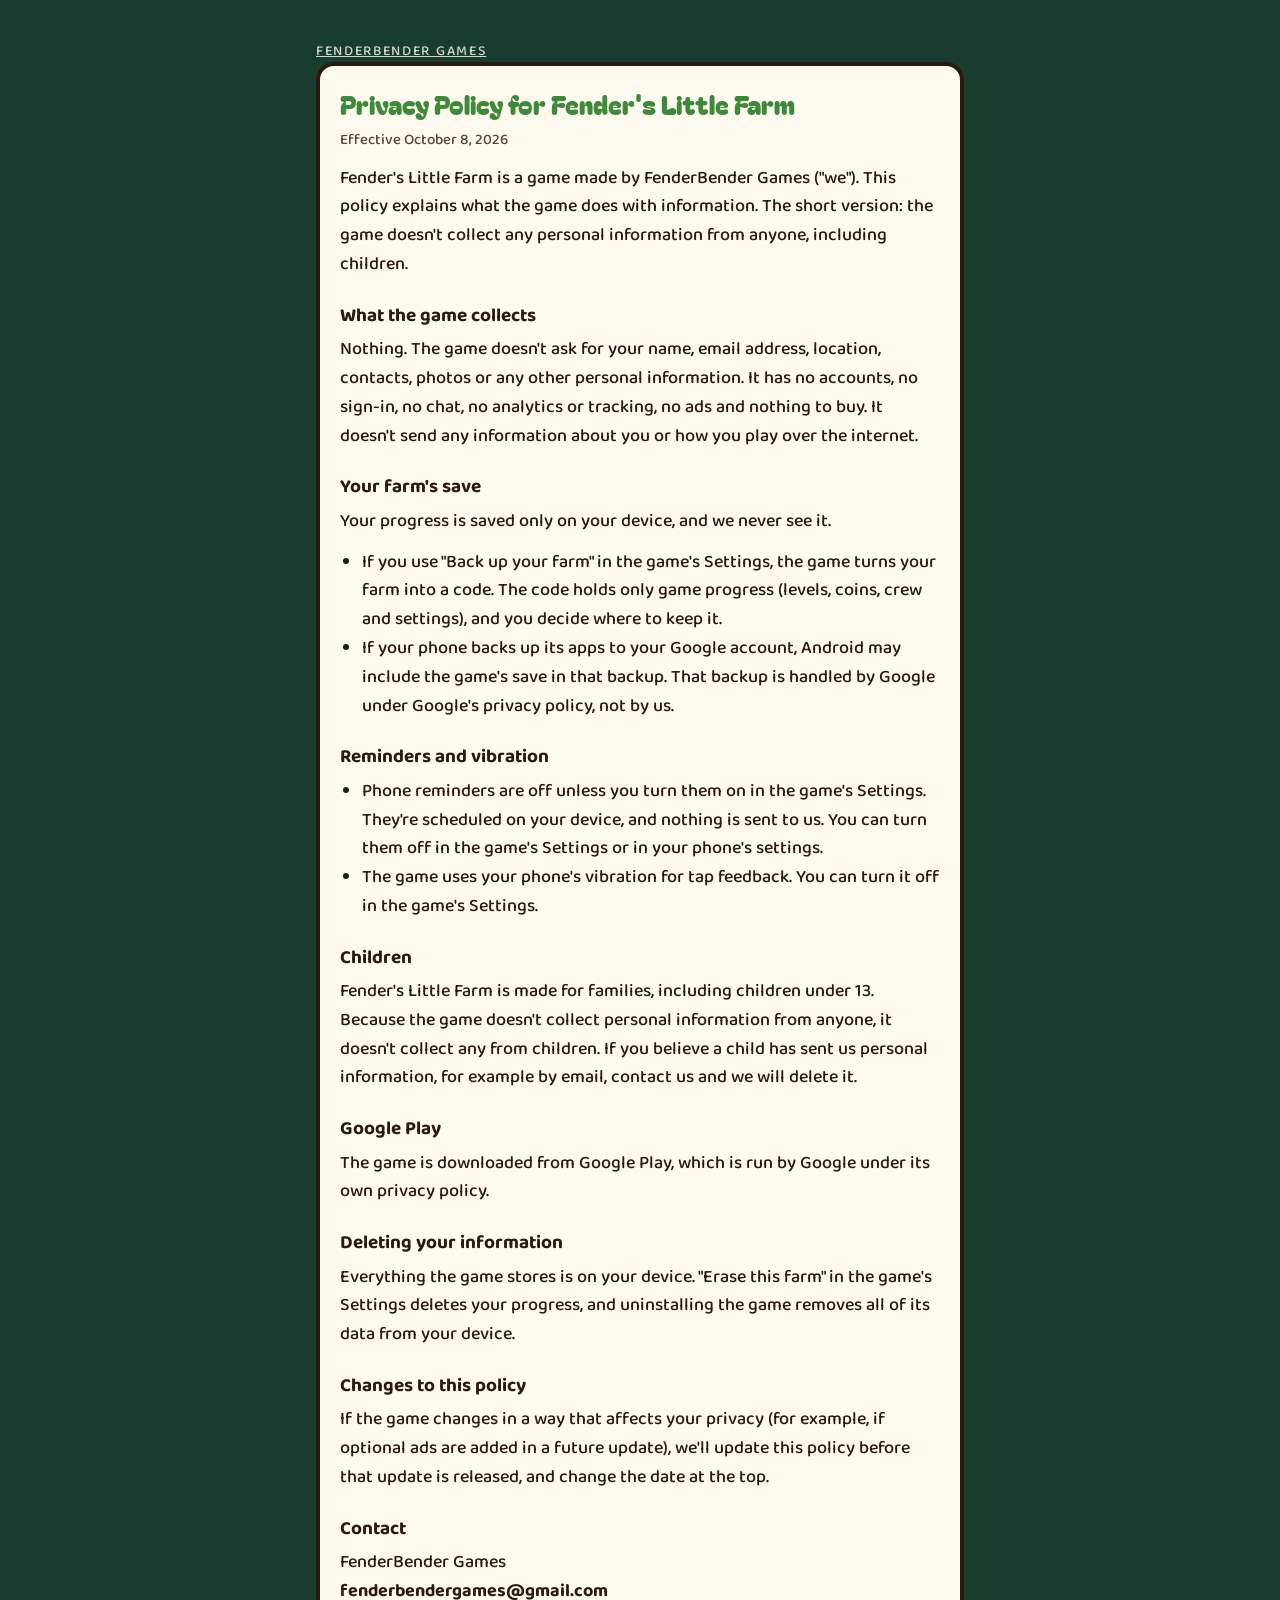
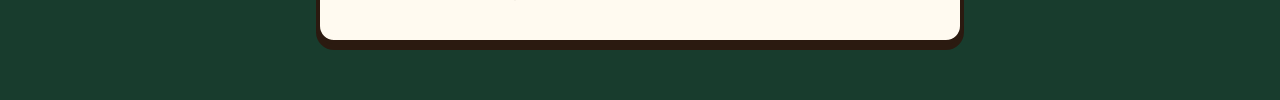
==== privacy.html @ 16817098 "Create privacy.html" ====
<!doctype html>
<html lang="en">
<head>
<meta charset="utf-8">
<meta name="viewport" content="width=device-width,initial-scale=1">
<title>Privacy Policy · Fender's Little Farm</title>
<link rel="preconnect" href="https://fonts.googleapis.com"><link rel="preconnect" href="https://fonts.gstatic.com" crossorigin>
<link href="https://fonts.googleapis.com/css2?family=Bagel+Fat+One&family=Baloo+2:wght@500;700&display=swap" rel="stylesheet">
<link rel="stylesheet" href="style.css">
</head>
<body>
<main>
  <p class="studio"><a href="index.html" style="color:inherit">FenderBender Games</a></p>
  <div class="card">
    <h2>Privacy Policy for Fender's Little Farm</h2>
    <p class="small">Effective October 8, 2026</p>
    <p>Fender's Little Farm is a game made by FenderBender Games ("we"). This policy explains what the game does with information. The short version: the game doesn't collect any personal information from anyone, including children.</p>

    <h3>What the game collects</h3>
    <p>Nothing. The game doesn't ask for your name, email address, location, contacts, photos or any other personal information. It has no accounts, no sign-in, no chat, no analytics or tracking, no ads and nothing to buy. It doesn't send any information about you or how you play over the internet.</p>

    <h3>Your farm's save</h3>
    <p>Your progress is saved only on your device, and we never see it.</p>
    <ul>
      <li>If you use "Back up your farm" in the game's Settings, the game turns your farm into a code. The code holds only game progress (levels, coins, crew and settings), and you decide where to keep it.</li>
      <li>If your phone backs up its apps to your Google account, Android may include the game's save in that backup. That backup is handled by Google under Google's privacy policy, not by us.</li>
    </ul>

    <h3>Reminders and vibration</h3>
    <ul>
      <li>Phone reminders are off unless you turn them on in the game's Settings. They're scheduled on your device, and nothing is sent to us. You can turn them off in the game's Settings or in your phone's settings.</li>
      <li>The game uses your phone's vibration for tap feedback. You can turn it off in the game's Settings.</li>
    </ul>

    <h3>Children</h3>
    <p>Fender's Little Farm is made for families, including children under 13. Because the game doesn't collect personal information from anyone, it doesn't collect any from children. If you believe a child has sent us personal information, for example by email, contact us and we will delete it.</p>

    <h3>Google Play</h3>
    <p>The game is downloaded from Google Play, which is run by Google under its own privacy policy.</p>

    <h3>Deleting your information</h3>
    <p>Everything the game stores is on your device. "Erase this farm" in the game's Settings deletes your progress, and uninstalling the game removes all of its data from your device.</p>

    <h3>Changes to this policy</h3>
    <p>If the game changes in a way that affects your privacy (for example, if optional ads are added in a future update), we'll update this policy before that update is released, and change the date at the top.</p>

    <h3>Contact</h3>
    <p>FenderBender Games<br><span class="mail">fenderbendergames@gmail.com</span></p>
  </div>
</main>
</body>
</html>
---- style.css ----
:root{--bg:#183c2d;--card:#fffaf0;--ink:#2b1a10;--green:#3f8a3a;--sun:#ffc93c;--fg:#fffaf0}
*{box-sizing:border-box}
body{margin:0;background:var(--bg);color:var(--fg);font:500 18px/1.6 "Baloo 2",system-ui,sans-serif}
main{max-width:680px;margin:0 auto;padding:40px 16px 56px}
.studio{margin:0;text-transform:uppercase;letter-spacing:.12em;font-size:14px;opacity:.8}
h1{font:400 clamp(36px,9vw,56px)/1.05 "Bagel Fat One",system-ui,sans-serif;color:var(--sun);margin:6px 0 4px;text-wrap:balance;-webkit-text-stroke:2px var(--ink);paint-order:stroke fill}
h2{font:400 26px/1.2 "Bagel Fat One",system-ui,sans-serif;color:var(--green);margin:0 0 8px}
h3{font-weight:700;font-size:19px;margin:22px 0 4px}
.tag{margin:0 0 20px;font-weight:700}
.card{background:var(--card);color:var(--ink);border:4px solid var(--ink);border-radius:18px;padding:22px 20px;box-shadow:0 6px 0 var(--ink)}
.card p{margin:0 0 12px}
ul{margin:0 0 18px;padding-left:22px}
.btn{display:inline-block;background:var(--green);color:#fff;text-decoration:none;font-weight:700;border:3px solid var(--ink);border-radius:12px;padding:8px 18px;box-shadow:0 4px 0 var(--ink)}
.contact{margin:24px 0 8px}
.mail{font-weight:700;user-select:all}
nav a{color:var(--sun)}
.small{font-size:15px;opacity:.8}
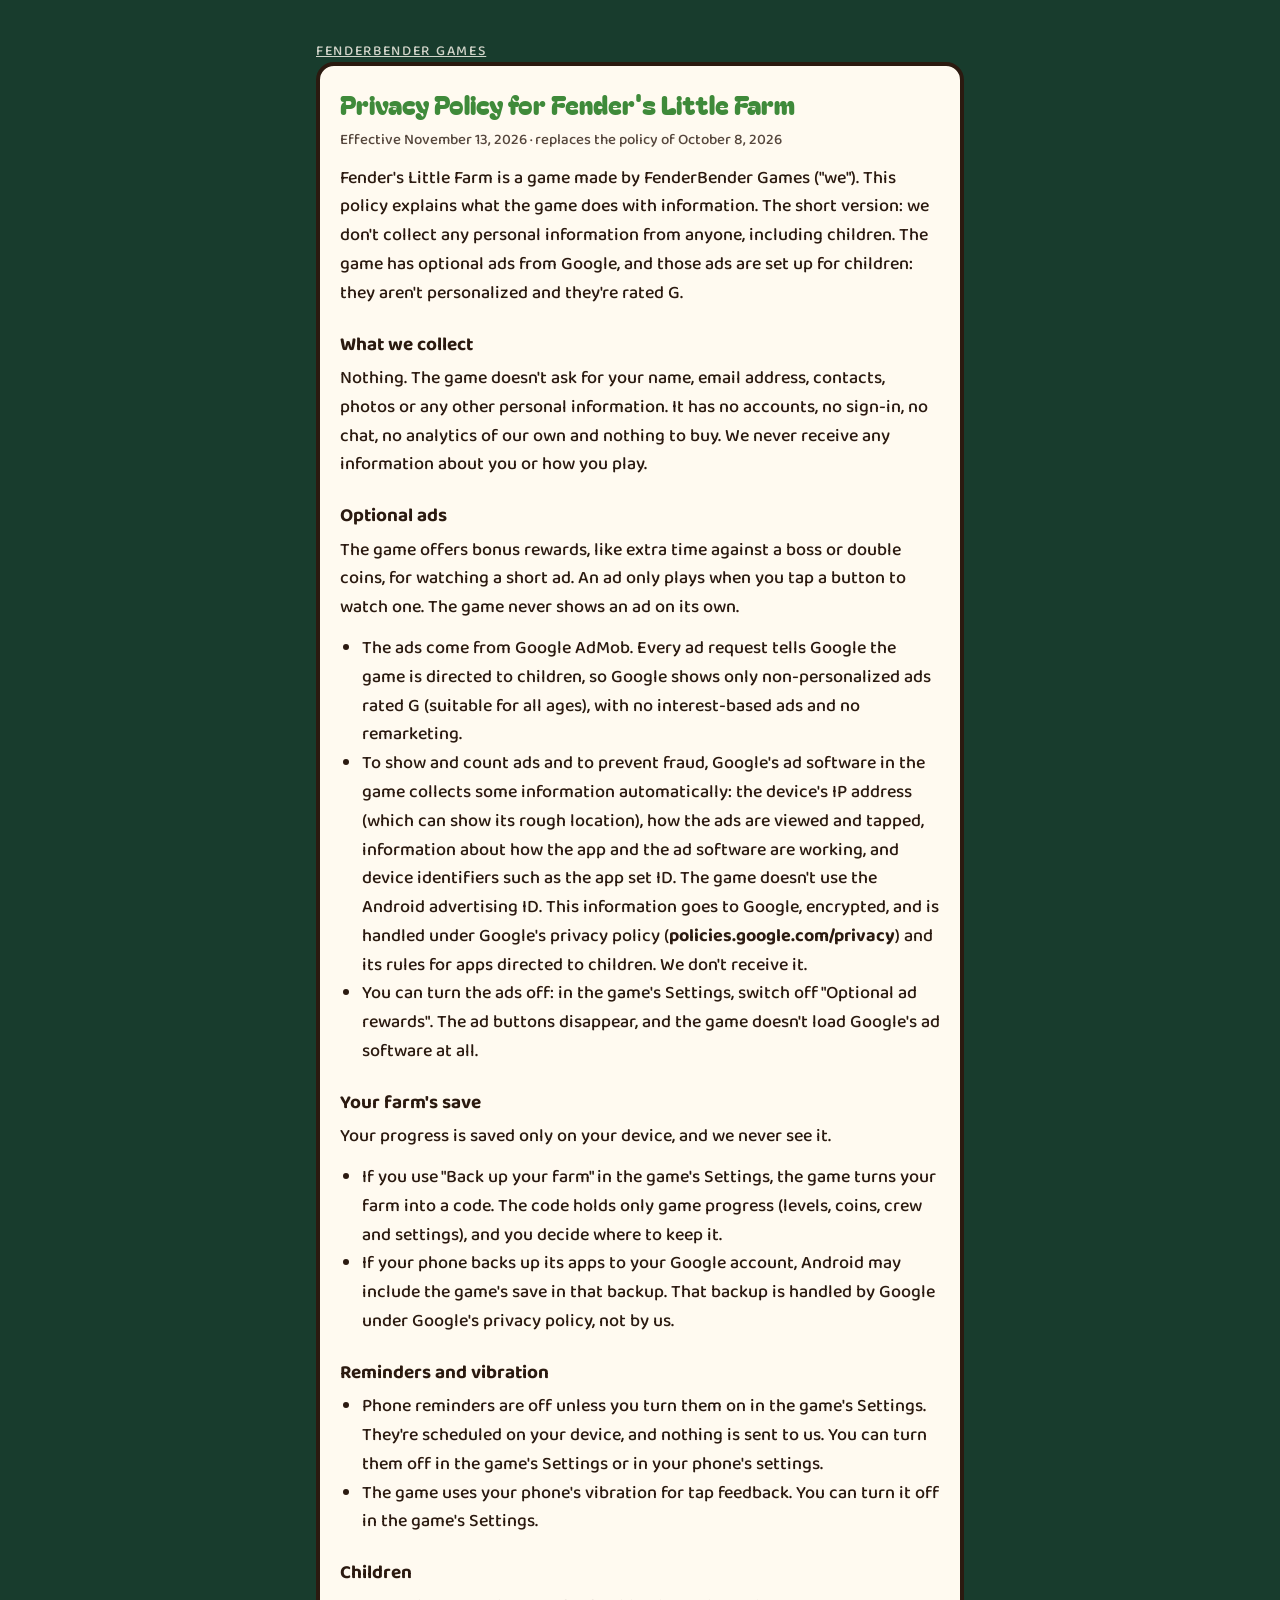
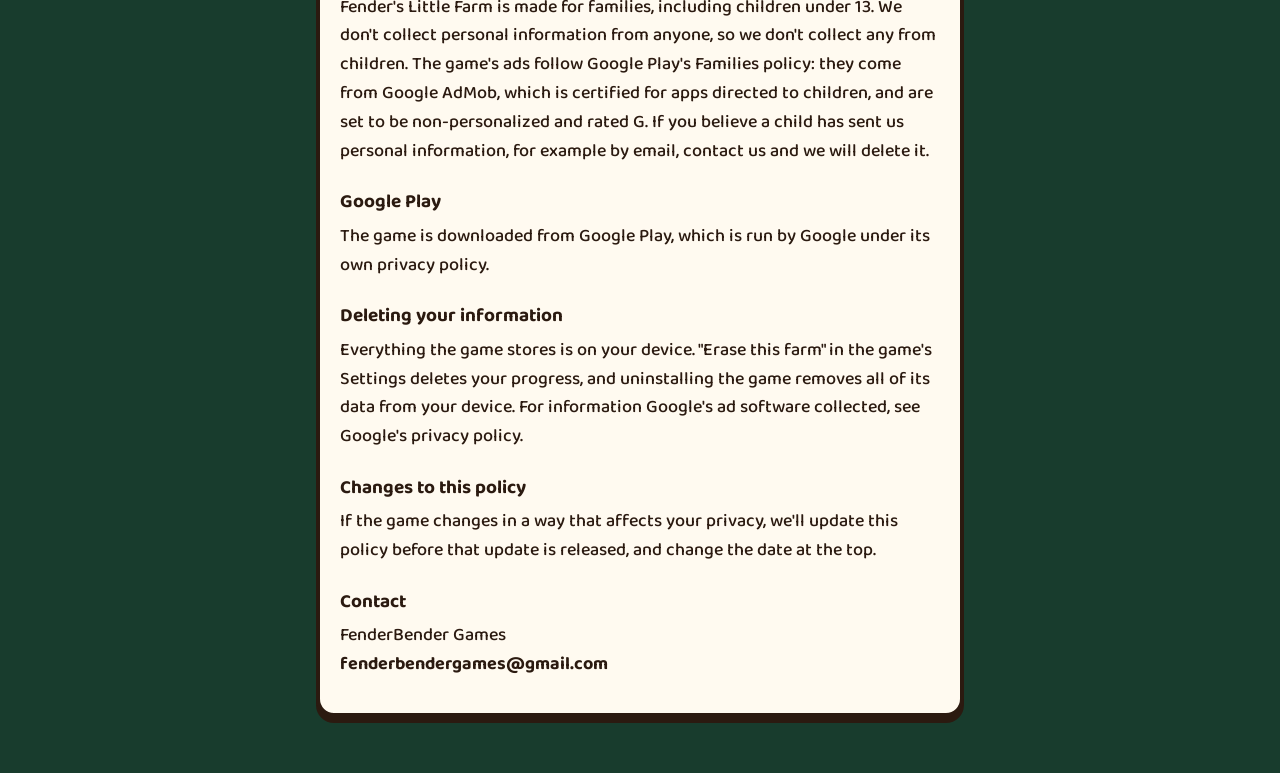
==== commit 58de769f: "Update privacy.htmlPrivacy policy for the optional kid-safe ads (version 1.0.132)" ====
--- a/privacy.html
+++ b/privacy.html
@@ -13,11 +13,19 @@
   <p class="studio"><a href="index.html" style="color:inherit">FenderBender Games</a></p>
   <div class="card">
     <h2>Privacy Policy for Fender's Little Farm</h2>
-    <p class="small">Effective October 8, 2026</p>
-    <p>Fender's Little Farm is a game made by FenderBender Games ("we"). This policy explains what the game does with information. The short version: the game doesn't collect any personal information from anyone, including children.</p>
+    <p class="small">Effective November 13, 2026 · replaces the policy of October 8, 2026</p>
+    <p>Fender's Little Farm is a game made by FenderBender Games ("we"). This policy explains what the game does with information. The short version: we don't collect any personal information from anyone, including children. The game has optional ads from Google, and those ads are set up for children: they aren't personalized and they're rated G.</p>
 
-    <h3>What the game collects</h3>
-    <p>Nothing. The game doesn't ask for your name, email address, location, contacts, photos or any other personal information. It has no accounts, no sign-in, no chat, no analytics or tracking, no ads and nothing to buy. It doesn't send any information about you or how you play over the internet.</p>
+    <h3>What we collect</h3>
+    <p>Nothing. The game doesn't ask for your name, email address, contacts, photos or any other personal information. It has no accounts, no sign-in, no chat, no analytics of our own and nothing to buy. We never receive any information about you or how you play.</p>
+
+    <h3>Optional ads</h3>
+    <p>The game offers bonus rewards, like extra time against a boss or double coins, for watching a short ad. An ad only plays when you tap a button to watch one. The game never shows an ad on its own.</p>
+    <ul>
+      <li>The ads come from Google AdMob. Every ad request tells Google the game is directed to children, so Google shows only non-personalized ads rated G (suitable for all ages), with no interest-based ads and no remarketing.</li>
+      <li>To show and count ads and to prevent fraud, Google's ad software in the game collects some information automatically: the device's IP address (which can show its rough location), how the ads are viewed and tapped, information about how the app and the ad software are working, and device identifiers such as the app set ID. The game doesn't use the Android advertising ID. This information goes to Google, encrypted, and is handled under Google's privacy policy (<span class="mail">policies.google.com/privacy</span>) and its rules for apps directed to children. We don't receive it.</li>
+      <li>You can turn the ads off: in the game's Settings, switch off "Optional ad rewards". The ad buttons disappear, and the game doesn't load Google's ad software at all.</li>
+    </ul>
 
     <h3>Your farm's save</h3>
     <p>Your progress is saved only on your device, and we never see it.</p>
@@ -33,16 +41,16 @@
     </ul>
 
     <h3>Children</h3>
-    <p>Fender's Little Farm is made for families, including children under 13. Because the game doesn't collect personal information from anyone, it doesn't collect any from children. If you believe a child has sent us personal information, for example by email, contact us and we will delete it.</p>
+    <p>Fender's Little Farm is made for families, including children under 13. We don't collect personal information from anyone, so we don't collect any from children. The game's ads follow Google Play's Families policy: they come from Google AdMob, which is certified for apps directed to children, and are set to be non-personalized and rated G. If you believe a child has sent us personal information, for example by email, contact us and we will delete it.</p>
 
     <h3>Google Play</h3>
     <p>The game is downloaded from Google Play, which is run by Google under its own privacy policy.</p>
 
     <h3>Deleting your information</h3>
-    <p>Everything the game stores is on your device. "Erase this farm" in the game's Settings deletes your progress, and uninstalling the game removes all of its data from your device.</p>
+    <p>Everything the game stores is on your device. "Erase this farm" in the game's Settings deletes your progress, and uninstalling the game removes all of its data from your device. For information Google's ad software collected, see Google's privacy policy.</p>
 
     <h3>Changes to this policy</h3>
-    <p>If the game changes in a way that affects your privacy (for example, if optional ads are added in a future update), we'll update this policy before that update is released, and change the date at the top.</p>
+    <p>If the game changes in a way that affects your privacy, we'll update this policy before that update is released, and change the date at the top.</p>
 
     <h3>Contact</h3>
     <p>FenderBender Games<br><span class="mail">fenderbendergames@gmail.com</span></p>
